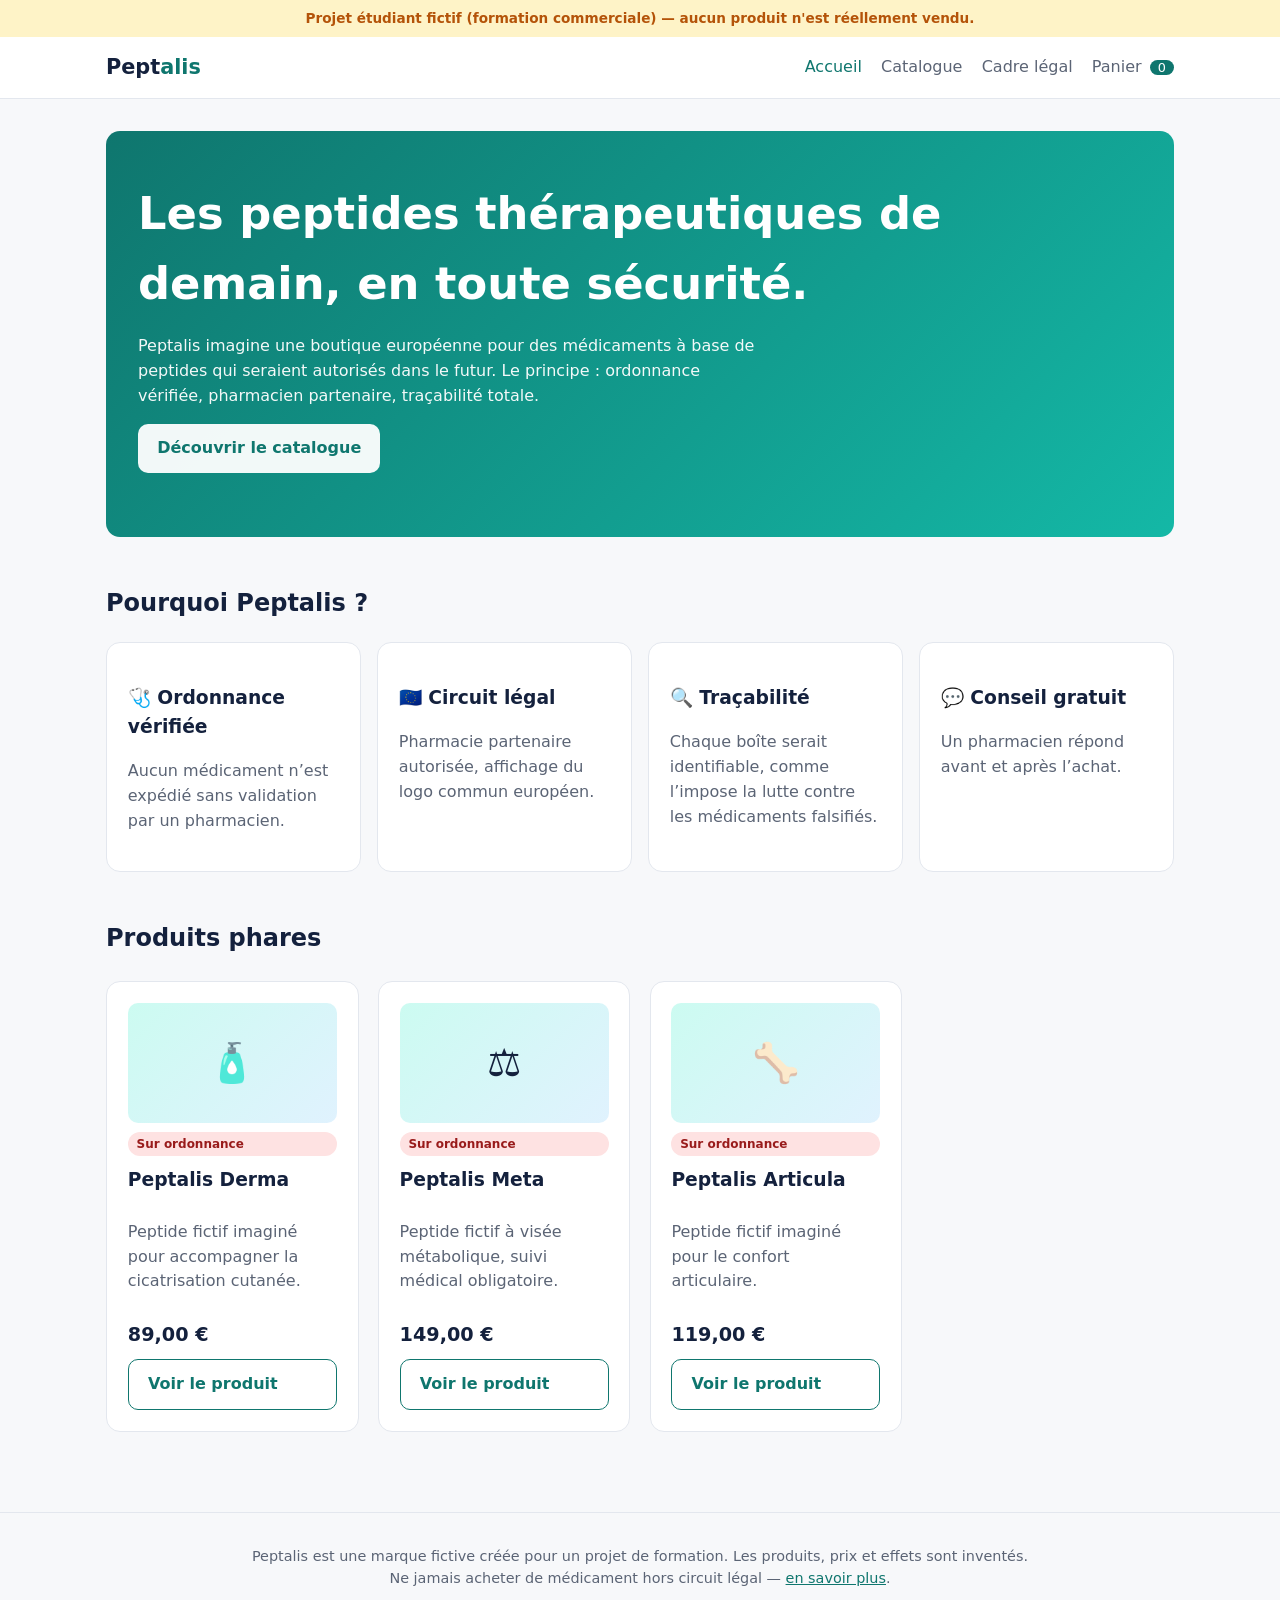
==== index.html @ 48a4a477 "Ajoute la maquette de la boutique fictive Peptalis Site statique : accueil, catalogue filtrable, fic" ====
<!doctype html>
<html lang="fr">
<head>
<meta charset="utf-8">
<meta name="viewport" content="width=device-width, initial-scale=1">
<title>Peptalis — Boutique</title>
<link rel="stylesheet" href="assets/style.css">
</head>
<body>
<div class="notice">Projet étudiant fictif (formation commerciale) — aucun produit n'est réellement vendu.</div>
<header><nav class="nav">
  <a class="logo" href="index.html">Pept<span>alis</span></a>
  <ul>
    <li><a href="index.html" class="active">Accueil</a></li>
    <li><a href="catalogue.html">Catalogue</a></li>
    <li><a href="legal.html">Cadre légal</a></li>
    <li><a href="panier.html">Panier <span class="cart-badge">0</span></a></li>
  </ul>
</nav></header>
<main>
<div class="hero">
  <h1>Les peptides thérapeutiques de demain, en toute sécurité.</h1>
  <p>Peptalis imagine une boutique européenne pour des médicaments à base de peptides qui seraient autorisés dans le futur. Le principe : ordonnance vérifiée, pharmacien partenaire, traçabilité totale.</p>
  <p><a class="btn light" href="catalogue.html">Découvrir le catalogue</a></p>
</div>
<section>
  <h2>Pourquoi Peptalis ?</h2>
  <div class="features">
    <div class="box"><h3>🩺 Ordonnance vérifiée</h3><p class="muted">Aucun médicament n’est expédié sans validation par un pharmacien.</p></div>
    <div class="box"><h3>🇪🇺 Circuit légal</h3><p class="muted">Pharmacie partenaire autorisée, affichage du logo commun européen.</p></div>
    <div class="box"><h3>🔍 Traçabilité</h3><p class="muted">Chaque boîte serait identifiable, comme l’impose la lutte contre les médicaments falsifiés.</p></div>
    <div class="box"><h3>💬 Conseil gratuit</h3><p class="muted">Un pharmacien répond avant et après l’achat.</p></div>
  </div>
</section>
<section>
  <h2>Produits phares</h2>
  <div class="grid" id="featured"></div>
</section>
</main>
<footer>
  Peptalis est une marque fictive créée pour un projet de formation. Les produits, prix et effets sont inventés.<br>
  Ne jamais acheter de médicament hors circuit légal — <a href="legal.html">en savoir plus</a>.
</footer>
<script src="assets/app.js"></script>
</body>
</html>
---- assets/style.css ----
:root{--bg:#f7f8fa;--card:#fff;--ink:#14213d;--muted:#5b6475;--brand:#0f766e;--brand-2:#14b8a6;--warn:#b45309;--warn-bg:#fef3c7;--line:#e3e7ee;--radius:14px}
*{box-sizing:border-box}
body{margin:0;font-family:"Inter",system-ui,-apple-system,Segoe UI,Roboto,sans-serif;background:var(--bg);color:var(--ink);line-height:1.55}
a{color:var(--brand)}
.notice{background:var(--warn-bg);color:var(--warn);text-align:center;padding:.5rem 1rem;font-size:.85rem;font-weight:600}
header{background:var(--card);border-bottom:1px solid var(--line);position:sticky;top:0;z-index:10}
.nav{max-width:1100px;margin:auto;display:flex;align-items:center;justify-content:space-between;padding:.9rem 16px;gap:1rem;flex-wrap:wrap}
.logo{font-weight:800;font-size:1.3rem;text-decoration:none;color:var(--ink)}
.logo span{color:var(--brand)}
.nav ul{list-style:none;display:flex;gap:1.2rem;margin:0;padding:0;flex-wrap:wrap}
.nav ul a{text-decoration:none;color:var(--muted);font-weight:500}
.nav ul a:hover,.nav ul a.active{color:var(--brand)}
.cart-badge{background:var(--brand);color:#fff;border-radius:99px;padding:0 .5rem;font-size:.8rem;margin-left:.2rem}
main{max-width:1100px;margin:auto;padding:2rem 16px}
.hero{background:linear-gradient(135deg,var(--brand),var(--brand-2));color:#fff;border-radius:var(--radius);padding:3rem 2rem}
.hero h1{font-size:clamp(1.8rem,4vw,2.8rem);margin:0 0 .8rem}
.hero p{max-width:620px;opacity:.95}
.btn{display:inline-block;background:var(--brand);color:#fff;border:0;border-radius:10px;padding:.75rem 1.2rem;font-weight:600;text-decoration:none;cursor:pointer;font-size:1rem}
.btn.light{background:#fff;color:var(--brand)}
.btn.ghost{background:transparent;color:var(--brand);border:1px solid var(--brand)}
.btn:disabled{opacity:.5;cursor:not-allowed}
.grid{display:grid;grid-template-columns:repeat(auto-fill,minmax(240px,1fr));gap:1.2rem;margin-top:1.5rem}
.card{background:var(--card);border:1px solid var(--line);border-radius:var(--radius);padding:1.3rem;display:flex;flex-direction:column;gap:.6rem}
.card h3{margin:0}
.thumb{height:120px;border-radius:10px;background:linear-gradient(135deg,#ccfbf1,#e0f2fe);display:grid;place-items:center;font-size:2.4rem}
.tag{display:inline-block;font-size:.75rem;font-weight:600;padding:.15rem .55rem;border-radius:99px;background:#e0f2fe;color:#075985}
.tag.rx{background:#fee2e2;color:#991b1b}
.price{font-weight:800;font-size:1.2rem}
.muted{color:var(--muted)}
section{margin-top:3rem}
.features{display:grid;grid-template-columns:repeat(auto-fit,minmax(220px,1fr));gap:1rem}
.filters{display:flex;gap:.5rem;flex-wrap:wrap;margin-top:1rem}
.filters button{border:1px solid var(--line);background:var(--card);border-radius:99px;padding:.4rem .9rem;cursor:pointer}
.filters button.on{background:var(--brand);color:#fff;border-color:var(--brand)}
.product{display:grid;grid-template-columns:1fr 1fr;gap:2rem}
.product .thumb{height:320px;font-size:5rem}
@media(max-width:720px){.product{grid-template-columns:1fr}.hero{padding:2rem 1.2rem}}
table{width:100%;border-collapse:collapse;background:var(--card);border-radius:var(--radius);overflow:hidden}
th,td{padding:.8rem;border-bottom:1px solid var(--line);text-align:left}
.box{background:var(--card);border:1px solid var(--line);border-radius:var(--radius);padding:1.3rem}
.alert{background:var(--warn-bg);color:var(--warn);border-radius:10px;padding:1rem}
footer{border-top:1px solid var(--line);margin-top:3rem;padding:2rem 16px;text-align:center;color:var(--muted);font-size:.9rem}
.legal h2{margin-top:2rem}
.legal li{margin-bottom:.4rem}
input[type=file]{margin:.6rem 0}
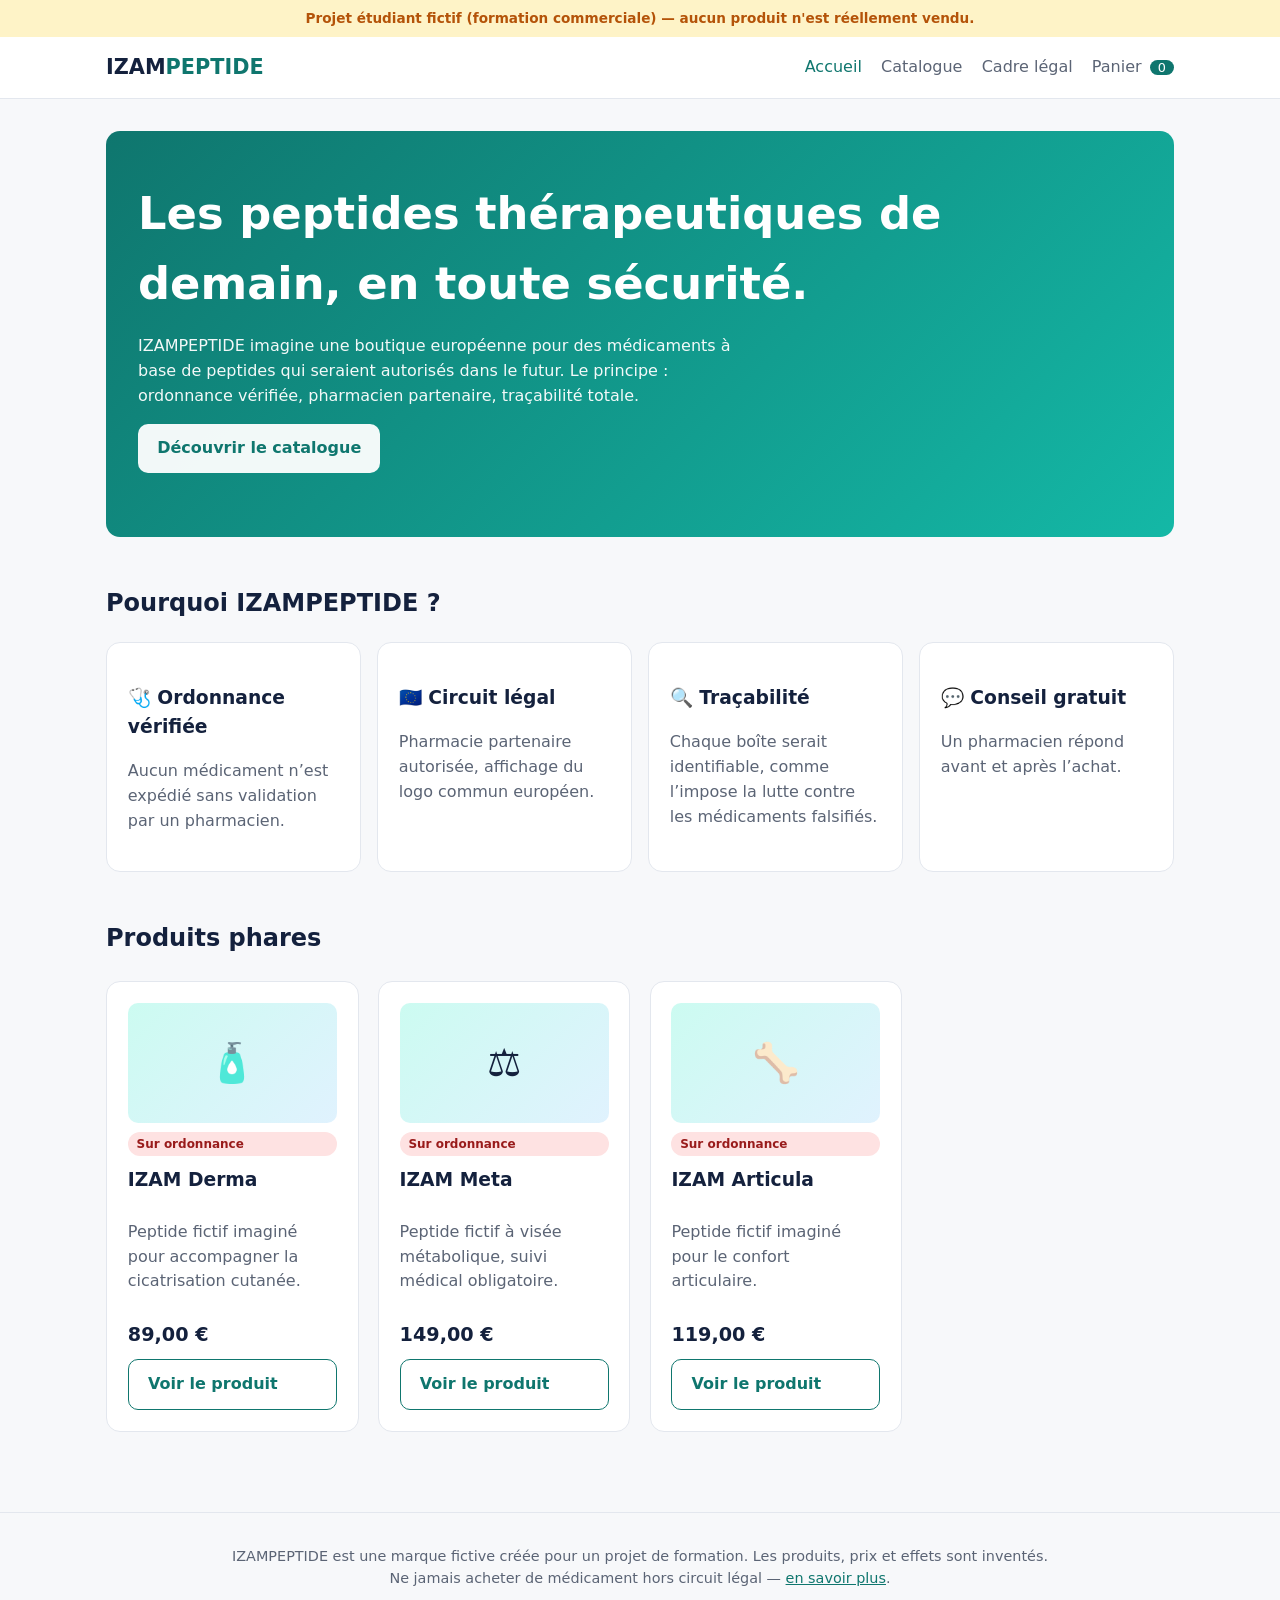
==== commit e76c44d7: "Renomme la marque en IZAMPEPTIDE et ajoute 5 affiches animées Affiches 1080x1350 en motion design (H" ====
--- a/index.html
+++ b/index.html
@@ -3,13 +3,13 @@
 <head>
 <meta charset="utf-8">
 <meta name="viewport" content="width=device-width, initial-scale=1">
-<title>Peptalis — Boutique</title>
+<title>IZAMPEPTIDE — Boutique</title>
 <link rel="stylesheet" href="assets/style.css">
 </head>
 <body>
 <div class="notice">Projet étudiant fictif (formation commerciale) — aucun produit n'est réellement vendu.</div>
 <header><nav class="nav">
-  <a class="logo" href="index.html">Pept<span>alis</span></a>
+  <a class="logo" href="index.html">IZAM<span>PEPTIDE</span></a>
   <ul>
     <li><a href="index.html" class="active">Accueil</a></li>
     <li><a href="catalogue.html">Catalogue</a></li>
@@ -20,11 +20,11 @@
 <main>
 <div class="hero">
   <h1>Les peptides thérapeutiques de demain, en toute sécurité.</h1>
-  <p>Peptalis imagine une boutique européenne pour des médicaments à base de peptides qui seraient autorisés dans le futur. Le principe : ordonnance vérifiée, pharmacien partenaire, traçabilité totale.</p>
+  <p>IZAMPEPTIDE imagine une boutique européenne pour des médicaments à base de peptides qui seraient autorisés dans le futur. Le principe : ordonnance vérifiée, pharmacien partenaire, traçabilité totale.</p>
   <p><a class="btn light" href="catalogue.html">Découvrir le catalogue</a></p>
 </div>
 <section>
-  <h2>Pourquoi Peptalis ?</h2>
+  <h2>Pourquoi IZAMPEPTIDE ?</h2>
   <div class="features">
     <div class="box"><h3>🩺 Ordonnance vérifiée</h3><p class="muted">Aucun médicament n’est expédié sans validation par un pharmacien.</p></div>
     <div class="box"><h3>🇪🇺 Circuit légal</h3><p class="muted">Pharmacie partenaire autorisée, affichage du logo commun européen.</p></div>
@@ -38,7 +38,7 @@
 </section>
 </main>
 <footer>
-  Peptalis est une marque fictive créée pour un projet de formation. Les produits, prix et effets sont inventés.<br>
+  IZAMPEPTIDE est une marque fictive créée pour un projet de formation. Les produits, prix et effets sont inventés.<br>
   Ne jamais acheter de médicament hors circuit légal — <a href="legal.html">en savoir plus</a>.
 </footer>
 <script src="assets/app.js"></script>
